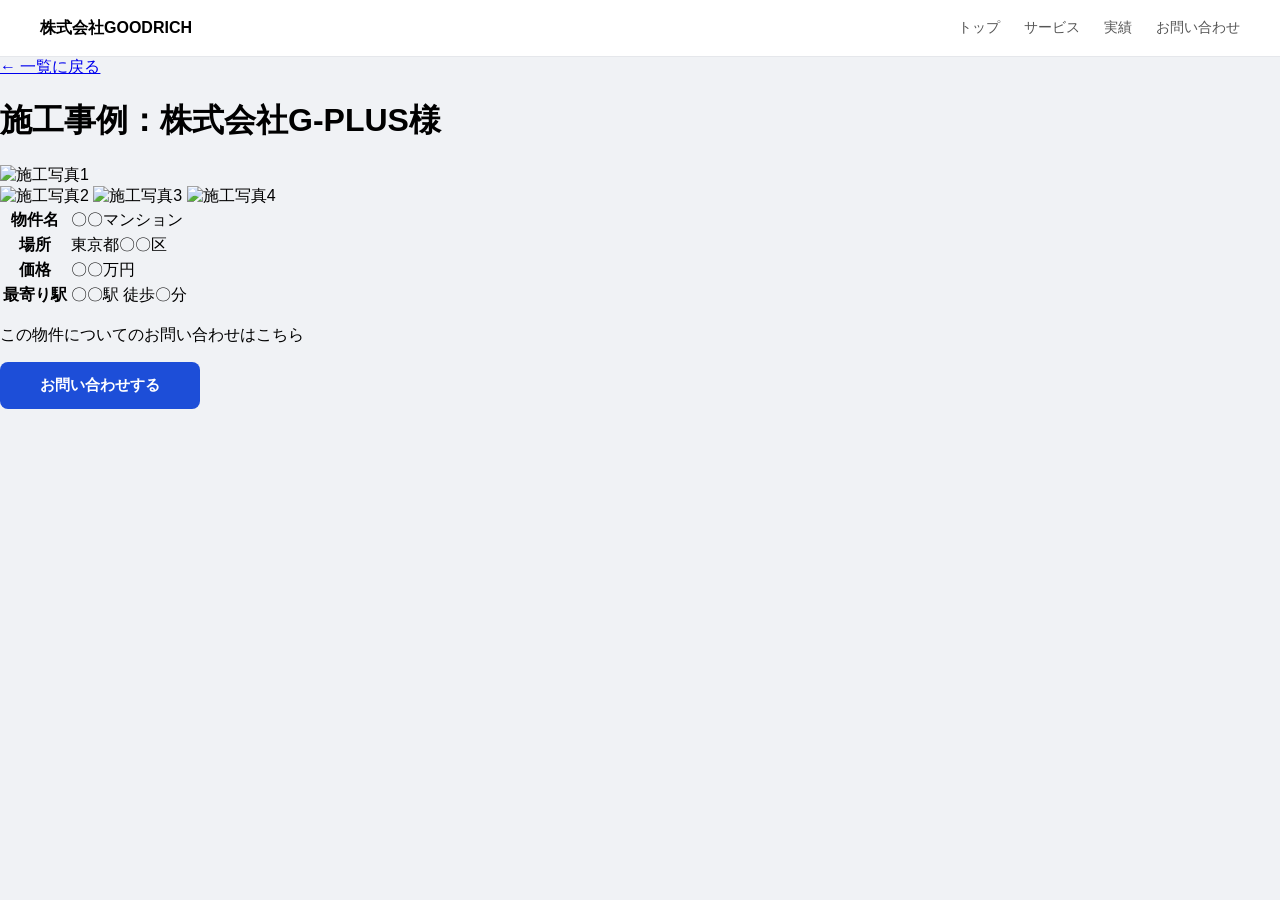
==== case-detail.html @ ba6f932b "Add files via upload" ====
<!DOCTYPE html>
<html lang="ja">
<head>
  <meta charset="UTF-8">
  <title>施工事例詳細</title>
  <link rel="stylesheet" href="style.css">
</head>
<body>

  <header class="header">
    <div class="header-logo">株式会社GOODRICH</div>
    <nav class="header-nav">
      <a href="index.html">トップ</a>
      <a href="#">サービス</a>
      <a href="case.html">実績</a>
      <a href="#">お問い合わせ</a>
    </nav>
  </header>

  <div class="detail-wrap">

    <a href="case.html" class="back-link">← 一覧に戻る</a>

    <h1 class="detail-title">施工事例：株式会社G-PLUS様</h1>

    <div class="detail-photos">
      <img src="images/koishikawa1.jpg" alt="施工写真1" class="photo-main">
      <div class="photo-sub-row">
        <img src="images/koishikawa2.jpg" alt="施工写真2" class="photo-sub">
        <img src="images/koishikawa3.png" alt="施工写真3" class="photo-sub">
        <img src="images/koishikawa4.jpg" alt="施工写真4" class="photo-sub">
      </div>
    </div>

    <div class="detail-info">
      <table class="info-table">
        <tr>
          <th>物件名</th>
          <td>〇〇マンション</td>
        </tr>
        <tr>
          <th>場所</th>
          <td>東京都〇〇区</td>
        </tr>
        <tr>
          <th>価格</th>
          <td>〇〇万円</td>
        </tr>
        <tr>
          <th>最寄り駅</th>
          <td>〇〇駅 徒歩〇分</td>
        </tr>
      </table>
    </div>

    <div class="detail-cta">
      <p>この物件についてのお問い合わせはこちら</p>
      <a href="#" class="hero-btn">お問い合わせする</a>
    </div>

  </div>

</body>
</html>
---- style.css ----
body {
      font-family: sans-serif;
      background: #f0f2f5;
      margin: 0;
      padding: 0;
    }

    .header {
      background: white;
      padding: 0 40px;
      height: 56px;
      display: flex;
      align-items: center;
      justify-content: space-between;
      border-bottom: 1px solid #e5e7eb;
    }

    .header-logo {
      font-size: 16px;
      font-weight: bold;
    }

    .header-nav {
      display: flex;
      gap: 24px;
    }

    .header-nav a {
      font-size: 14px;
      color: #555;
      text-decoration: none;
    }

    .cards-wrap {
      display: flex;
      gap: 20px;
      padding: 40px;
    }

    .case-card {
      background: white;
      border-radius: 12px;
      padding: 20px;
      width: 300px;
      box-shadow: 0 2px 8px rgba(0, 0, 0, 0.08);
    }

    .card-company {
      font-size: 12px;
      color: gray;
    }

    .card-title {
      font-size: 16px;
      font-weight: bold;
      margin: 8px 0;
    }

    .card-result {
      font-size: 13px;
      color: #555;
    }

    .tag {
      display: inline-block;
      background: #dbeafe;
      color: #1d4ed8;
      font-size: 11px;
      padding: 3px 10px;
      border-radius: 20px;
      margin-bottom: 8px;
    }

    .tag-green {
      background: #dcfce7;
      color: #15803d;
    }

    .num {
      color: #15803d;
      font-weight: bold;
    }

    .page-header {
  text-align: center;
  padding: 48px 40px 32px;
}

.page-header h1 {
  font-size: 24px;
  font-weight: bold;
  margin-bottom: 12px;
}

.page-header p {
  font-size: 14px;
  color: #555;
  line-height: 1.8;
}
.hero {
  text-align: center;
  padding: 80px 40px;
}

.hero h1 {
  font-size: 32px;
  font-weight: bold;
  margin-bottom: 16px;
  line-height: 1.5;
}

.hero p {
  font-size: 16px;
  color: #555;
  line-height: 1.8;
  margin-bottom: 32px;
}

.hero-btn {
  display: inline-block;
  background: #1d4ed8;
  color: white;
  padding: 14px 40px;
  border-radius: 8px;
  text-decoration: none;
  font-size: 15px;
  font-weight: bold;
}
.filter-row {
  display: flex;
  gap: 8px;
  padding: 0 40px;
  margin-bottom: 8px;
}

.filter-btn {
  font-size: 12px;
  padding: 6px 16px;
  border-radius: 20px;
  border: 0.5px solid #d1d5db;
  background: white;
  color: #555;
  cursor: pointer;
}

.filter-btn.active {
  background: #dbeafe;
  color: #1d4ed8;
  border-color: #93c5fd;
}
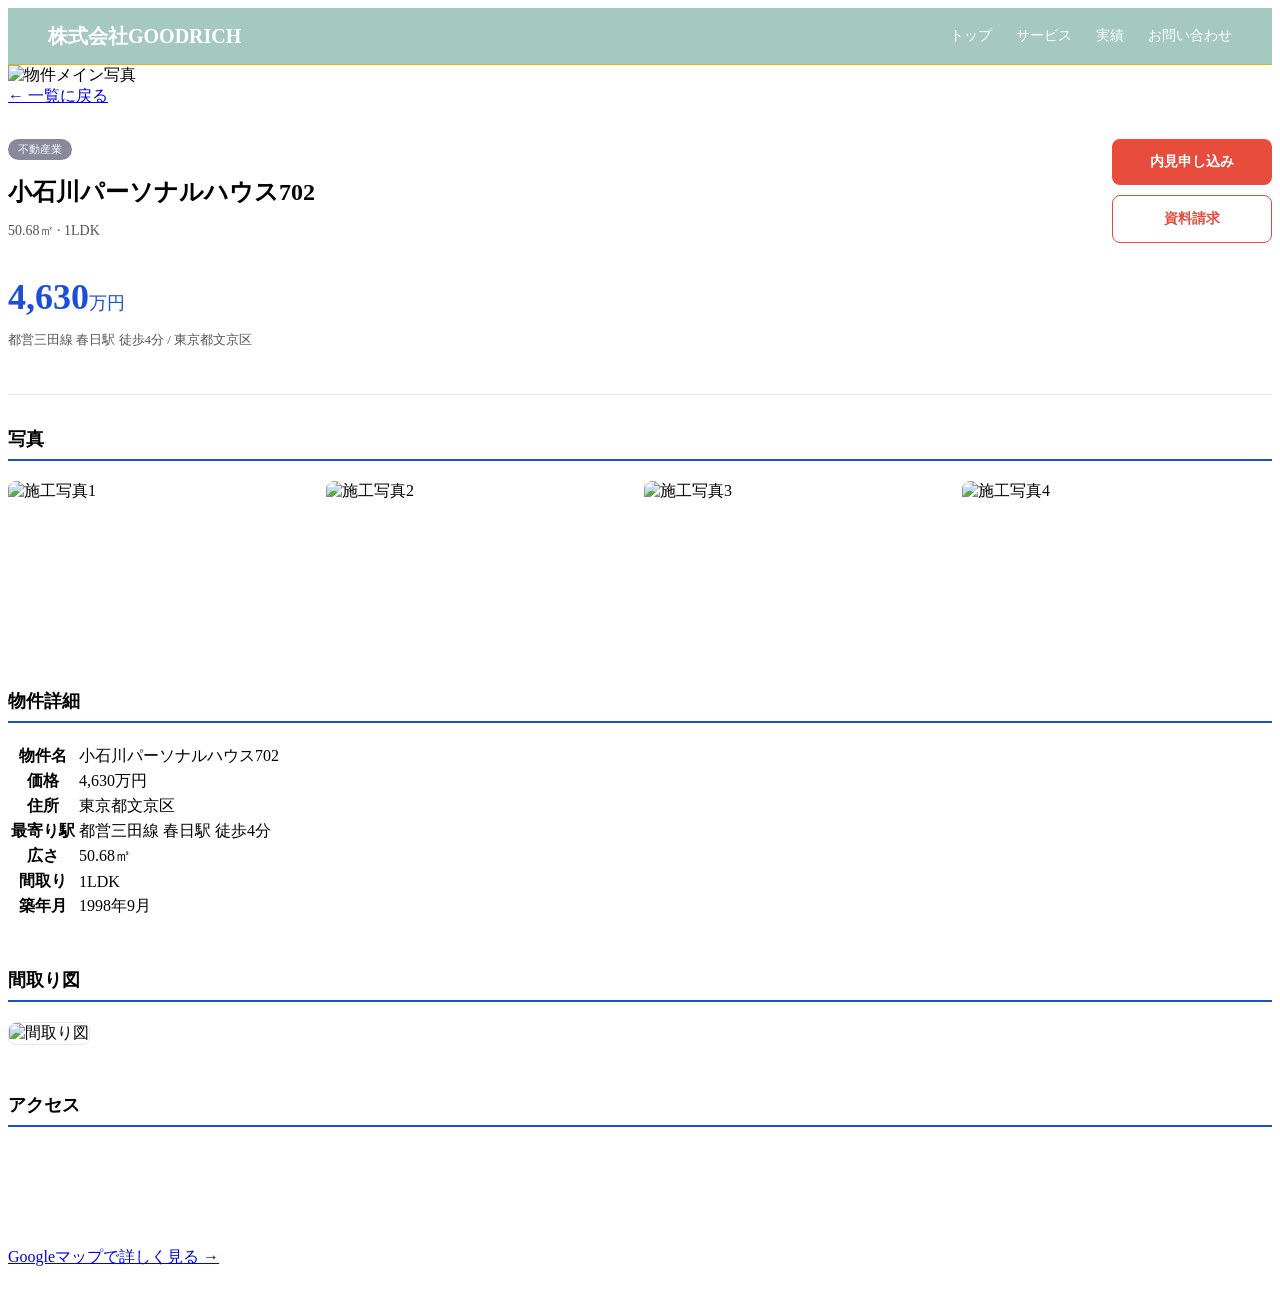
==== commit dfa211eb: "Add files via upload" ====
--- a/case-detail.html
+++ b/case-detail.html
@@ -2,13 +2,13 @@
 <html lang="ja">
 <head>
   <meta charset="UTF-8">
-  <title>施工事例詳細</title>
+  <title>小石川パーソナルハウス702 | 株式会社GOODRICH</title>
   <link rel="stylesheet" href="style.css">
 </head>
 <body>
 
   <header class="header">
-    <div class="header-logo">株式会社GOODRICH</div>
+    <a href="index.html" class="header-logo">株式会社GOODRICH</a>
     <nav class="header-nav">
       <a href="index.html">トップ</a>
       <a href="#">サービス</a>
@@ -17,48 +17,107 @@
     </nav>
   </header>
 
+  <div class="detail-hero">
+    <img src="images/koishikawa1.jpg" alt="物件メイン写真" class="detail-hero-img">
+  </div>
+
   <div class="detail-wrap">
 
     <a href="case.html" class="back-link">← 一覧に戻る</a>
 
-    <h1 class="detail-title">施工事例：株式会社G-PLUS様</h1>
-
-    <div class="detail-photos">
-      <img src="images/koishikawa1.jpg" alt="施工写真1" class="photo-main">
-      <div class="photo-sub-row">
-        <img src="images/koishikawa2.jpg" alt="施工写真2" class="photo-sub">
-        <img src="images/koishikawa3.png" alt="施工写真3" class="photo-sub">
-        <img src="images/koishikawa4.jpg" alt="施工写真4" class="photo-sub">
+    <div class="detail-top">
+      <div class="detail-top-left">
+        <span class="tag">不動産業</span>
+        <h1 class="detail-name">小石川パーソナルハウス702</h1>
+        <p class="detail-spec">50.68㎡ · 1LDK</p>
+        <p class="detail-price">4,630<span class="detail-price-unit">万円</span></p>
+        <p class="detail-access">都営三田線 春日駅 徒歩4分 / 東京都文京区</p>
+      </div>
+      <div class="detail-top-right">
+        <a href="#" class="detail-btn-primary">内見申し込み</a>
+        <a href="#" class="detail-btn-secondary">資料請求</a>
       </div>
     </div>
 
-    <div class="detail-info">
+    <div class="detail-section">
+  <h2 class="detail-section-title">写真</h2>
+  <div class="photos-grid">
+    <img src="images/koishikawa1.jpg" alt="施工写真1" onclick="openLightbox(0)" style="cursor:pointer;">
+    <img src="images/koishikawa2.jpg" alt="施工写真2" onclick="openLightbox(1)" style="cursor:pointer;">
+    <img src="images/koishikawa3.png" alt="施工写真3" onclick="openLightbox(2)" style="cursor:pointer;">
+    <img src="images/koishikawa4.jpg" alt="施工写真4" onclick="openLightbox(3)" style="cursor:pointer;">
+  </div>
+</div>
+
+    <div class="detail-section">
+      <h2 class="detail-section-title">物件詳細</h2>
       <table class="info-table">
-        <tr>
-          <th>物件名</th>
-          <td>〇〇マンション</td>
-        </tr>
-        <tr>
-          <th>場所</th>
-          <td>東京都〇〇区</td>
-        </tr>
-        <tr>
-          <th>価格</th>
-          <td>〇〇万円</td>
-        </tr>
-        <tr>
-          <th>最寄り駅</th>
-          <td>〇〇駅 徒歩〇分</td>
-        </tr>
+        <tr><th>物件名</th><td>小石川パーソナルハウス702</td></tr>
+        <tr><th>価格</th><td>4,630万円</td></tr>
+        <tr><th>住所</th><td>東京都文京区</td></tr>
+        <tr><th>最寄り駅</th><td>都営三田線 春日駅 徒歩4分</td></tr>
+        <tr><th>広さ</th><td>50.68㎡</td></tr>
+        <tr><th>間取り</th><td>1LDK</td></tr>
+        <tr><th>築年月</th><td>1998年9月</td></tr>
       </table>
     </div>
 
-    <div class="detail-cta">
-      <p>この物件についてのお問い合わせはこちら</p>
-      <a href="#" class="hero-btn">お問い合わせする</a>
+    <div class="detail-section">
+      <h2 class="detail-section-title">間取り図</h2>
+      <img src="images/koishikawa4.jpg" alt="間取り図" class="madori-img">
     </div>
+
+    <div class="detail-section">
+  <h2 class="detail-section-title">アクセス</h2>
+  <div class="map-wrap">
+    <iframe
+      src="https://www.google.com/maps/embed?pb=!1m18!1m12!1m3!1d3239.56898403316!2d139.751079!3d35.7122228!2m3!1f0!2f0!3f0!3m2!1i1024!2i768!4f13.1!3m3!1m2!1s0x60188c4a20371903%3A0xd6f021a4760f0a7b!2z44CSMTEyLTAwMDIg5p2x5Lqs6YO95paH5Lqs5Yy65bCP55-z5bed77yS5LiB55uu77yS77yV4oiS77yR77yW!5e0!3m2!1sja!2sjp!4v1776065734135!5m2!1sja!2sjp"
+      width="50%"
+      height="100"
+      style="border:0; border-radius:12px 12px 0 0; display:block;"
+      allowfullscreen=""
+      loading="lazy"
+      referrerpolicy="no-referrer-when-downgrade">
+    </iframe>
+    <a href="https://share.google/9rYr9WfHBeGqwCNPb" target="_blank" class="map-link-overlay">
+      Googleマップで詳しく見る →
+    </a>
+</div>
 
   </div>
 
+  <div id="lightbox" onclick="closeLightbox(event)" style="display:none; position:fixed; top:0; left:0; width:100%; height:100%; background:rgba(0,0,0,0.85); z-index:1000; align-items:center; justify-content:center;">
+    <button onclick="changePhoto(-1); event.stopPropagation();" style="position:absolute; left:20px; background:rgba(255,255,255,0.2); border:none; color:white; font-size:32px; padding:10px 18px; border-radius:8px; cursor:pointer;">&#8249;</button>
+    <img id="lightbox-img" src="" style="max-width:80%; max-height:80%; border-radius:8px;">
+    <button onclick="changePhoto(1); event.stopPropagation();" style="position:absolute; right:20px; background:rgba(255,255,255,0.2); border:none; color:white; font-size:32px; padding:10px 18px; border-radius:8px; cursor:pointer;">&#8250;</button>
+  </div>
+
+  <script>
+    const photos = [
+      'images/koishikawa1.jpg',
+      'images/koishikawa2.jpg',
+      'images/koishikawa3.png',
+      'images/koishikawa4.jpg'
+    ];
+    let currentIndex = 0;
+
+    function openLightbox(index) {
+      currentIndex = index;
+      document.getElementById('lightbox-img').src = photos[currentIndex];
+      document.getElementById('lightbox').style.display = 'flex';
+    }
+
+    function changePhoto(direction) {
+      currentIndex = (currentIndex + direction + photos.length) % photos.length;
+      document.getElementById('lightbox-img').src = photos[currentIndex];
+    }
+
+    function closeLightbox(event) {
+      if (event.target === document.getElementById('lightbox')) {
+        document.getElementById('lightbox').style.display = 'none';
+      }
+    }
+  </script>
+
 </body>
 </html>
--- a/style.css
+++ b/style.css
@@ -1,87 +1,248 @@
-    body {
-      font-family: sans-serif;
-      background: #f0f2f5;
-      margin: 0;
-      padding: 0;
-    }
-
-    .header {
-      background: white;
-      padding: 0 40px;
-      height: 56px;
-      display: flex;
-      align-items: center;
-      justify-content: space-between;
-      border-bottom: 1px solid #e5e7eb;
-    }
-
-    .header-logo {
-      font-size: 16px;
-      font-weight: bold;
-    }
-
-    .header-nav {
-      display: flex;
-      gap: 24px;
-    }
-
-    .header-nav a {
-      font-size: 14px;
-      color: #555;
-      text-decoration: none;
-    }
-
-    .cards-wrap {
-      display: flex;
-      gap: 20px;
-      padding: 40px;
-    }
-
-    .case-card {
-      background: white;
-      border-radius: 12px;
-      padding: 20px;
-      width: 300px;
-      box-shadow: 0 2px 8px rgba(0, 0, 0, 0.08);
-    }
-
-    .card-company {
-      font-size: 12px;
-      color: gray;
-    }
-
-    .card-title {
-      font-size: 16px;
-      font-weight: bold;
-      margin: 8px 0;
-    }
-
-    .card-result {
-      font-size: 13px;
-      color: #555;
-    }
-
-    .tag {
-      display: inline-block;
-      background: #dbeafe;
-      color: #1d4ed8;
-      font-size: 11px;
-      padding: 3px 10px;
-      border-radius: 20px;
-      margin-bottom: 8px;
-    }
-
-    .tag-green {
-      background: #dcfce7;
-      color: #15803d;
-    }
-
-    .num {
-      color: #15803d;
-      font-weight: bold;
-    }
-
-    .page-header {
+cssbody {
+  font-family: sans-serif;
+  background: #f0f2f5;
+  margin: 0;
+  padding: 0;
+}
+
+/* ヘッダー */
+.header {
+  background:#A5C9C1;
+  padding: 0 40px;
+  height: 56px;
+  display: flex;
+  align-items: center;
+  justify-content: space-between;
+  border-bottom: 1px solid #dab710;
+}
+
+.header-logo {
+  font-size: 20px;
+  color: white;
+  font-weight: bold;
+  text-decoration: none;
+}
+
+.header-nav {
+  display: flex;
+  gap: 24px;
+}
+
+.header-nav a {
+  font-size: 14px;
+  color: white;
+  text-decoration: none;
+}
+
+/* ヒーロー（写真背景） */
+.hero-photo {
+  background-image: url('images/topimage.jpg');
+  background-size: cover;
+  background-position: center;
+  height: 680px;
+  position: relative;
+}
+
+.hero-overlay {
+  position: absolute;
+  top: 0; left: 0;
+  width: 100%; height: 100%;
+  background: rgba(104, 103, 103, 0.525);
+  display: flex;
+  flex-direction: column;
+  align-items: center;
+  justify-content: center;
+  text-align: center;
+  padding: 0px;
+}
+
+.hero-photo-title {
+  font-size: 72px;
+  font-weight: 500;
+  color: white;
+  line-height: 1.6;
+  margin-bottom: 16px;
+  font-family: 'Noto Serif JP', serif;
+  text-shadow: 1px 1px 0 #b8960c1d, -1px 1px 0 #b8960c1d, 1px -1px 0 #b8960c1d, -1px -1px 0 #b8960c1d;
+}
+
+.hero-photo-sub {
+  font-size: 18px;
+  color: white;
+  line-height: 1.8;
+  font-family: 'Noto Sans JP';
+  margin-bottom: 32px;
+}
+
+.hero-photo-btn {
+  display: inline-block;
+  background: #C2A6C9;
+  color: white;
+  padding: 24px 40px;
+  border-radius: 8px;
+  text-decoration: none;
+  font-size: 14px;
+  font-family: 'Noto Sans JP';
+  font-weight: bold;
+}
+
+/* 強みセクション */
+.strengths {
+  padding: 64px 40px;
+  background: #E6F0ED;
+  border-bottom: 1px solid #dab710;
+  text-align: center;
+}
+
+.section-title {
+  font-size: 22px;
+  font-weight: bold;
+  text-align: center;
+  margin-bottom: 40px;
+}
+
+.strengths-grid {
+  display: flex;
+  gap: 24px;
+  max-width: 860px;
+  margin: 0 auto;
+}
+
+.strength-card {
+  flex: 1;
+  text-align: center;
+  padding: 24px;
+  border-radius: 12px;
+  background: #f0f2f5;
+}
+
+.strength-icon {
+  font-size: 28px;
+  font-weight: bold;
+  color: #869C8D;
+  margin-bottom: 12px;
+}
+
+.strength-title {
+  font-size: 16px;
+  font-weight: bold;
+  margin-bottom: 8px;
+}
+
+.strength-text {
+  font-size: 13px;
+  color: #555;
+  line-height: 1.7;
+}
+
+/* 施工事例（トップ） */
+.top-cases {
+  padding: 64px 40px;
+  background: #E6F0ED;
+;
+}
+
+.top-cases-grid {
+  max-width: 860px;
+  margin: 0 auto 24px;
+}
+
+.top-case-card {
+  display: block;
+  text-decoration: none;
+  color: inherit;
+  background: white;
+  border-radius: 12px;
+  overflow: hidden;
+  max-width: 320px;
+}
+
+.top-case-card img {
+  width: 100%;
+  height: 200px;
+  object-fit: cover;
+  display: block;
+}
+
+.top-case-info {
+  padding: 14px 16px;
+}
+
+.top-case-title {
+  font-size: 15px;
+  font-weight: bold;
+  margin-top: 8px;
+}
+
+.top-cases-btn-wrap {
+  text-align: center;
+}
+
+.cases-more-btn {
+  display: inline-block;
+  font-size: 14px;
+  font-weight: bold;
+  color: #869C8D;
+  text-decoration: none;
+  border: 1px solid #dab710;
+  padding: 10px 28px;
+  border-radius: 8px;
+}
+
+/* CTAセクション（トップ） */
+.top-cta {
+  padding: 80px 40px;
+  text-align: center;
+  background: #A5C9C1;
+}
+
+.top-cta-title {
+  font-size: 22px;
+  font-weight: bold;
+  color: white;
+  margin-bottom: 12px;
+}
+
+.top-cta-sub {
+  font-size: 14px;
+  color: rgba(255, 255, 255, 0.85);
+  margin-bottom: 32px;
+  line-height: 1.7;
+}
+
+/* ヒーロー（シンプル版） */
+.hero {
+  text-align: center;
+  padding: 80px 40px;
+}
+
+.hero h1 {
+  font-size: 32px;
+  font-weight: bold;
+  margin-bottom: 16px;
+  line-height: 1.5;
+}
+
+.hero p {
+  font-size: 16px;
+  color: #86959C;
+  line-height: 1.8;
+  margin-bottom: 32px;
+}
+
+.hero-btn {
+  display: inline-block;
+  background: #5A9689;
+  color: white;
+  padding: 14px 40px;
+  border-radius: 8px;
+  text-decoration: none;
+  font-size: 15px;
+  font-weight: bold;
+}
+
+/* ページヘッダー */
+.page-header {
   text-align: center;
   padding: 48px 40px 32px;
 }
@@ -97,35 +258,8 @@
   color: #555;
   line-height: 1.8;
 }
-.hero {
-  text-align: center;
-  padding: 80px 40px;
-}
-
-.hero h1 {
-  font-size: 32px;
-  font-weight: bold;
-  margin-bottom: 16px;
-  line-height: 1.5;
-}
-
-.hero p {
-  font-size: 16px;
-  color: #555;
-  line-height: 1.8;
-  margin-bottom: 32px;
-}
-
-.hero-btn {
-  display: inline-block;
-  background: #1d4ed8;
-  color: white;
-  padding: 14px 40px;
-  border-radius: 8px;
-  text-decoration: none;
-  font-size: 15px;
-  font-weight: bold;
-}
+
+/* フィルター */
 .filter-row {
   display: flex;
   gap: 8px;
@@ -144,7 +278,220 @@
 }
 
 .filter-btn.active {
-  background: #dbeafe;
+  background: #AEB3A2;
+  color: #000000e6;
+  border-color: #869C8D;
+}
+
+/* カード一覧 */
+.cards-wrap {
+  display: flex;
+  gap: 20px;
+  padding: 40px;
+}
+
+.case-card {
+  background: white;
+  border-radius: 12px;
+  padding: 20px;
+  width: 300px;
+  box-shadow: 0 2px 8px rgba(0, 0, 0, 0.08);
+}
+
+.case-card img {
+  width: calc(100% + 40px);
+  height: 100px;
+  object-fit: cover;
+  border-radius: 8px 8px 0 0;
+  margin: -20px -20px 12px -20px;
+  display: block;
+}
+
+.card-company {
+  font-size: 12px;
+  color: gray;
+}
+
+.card-title {
+  font-size: 16px;
+  font-weight: bold;
+  margin: 8px 0;
+}
+
+.card-result {
+  font-size: 13px;
+  color: #555;
+}
+
+.tag {
+  display: inline-block;
+  background: #868A9C;
+  color: white;
+  font-size: 11px;
+  padding: 3px 10px;
+  border-radius: 20px;
+  margin-bottom: 8px;
+}
+
+.tag-green {
+  background: #AEB3A2;
+  color: #f9fdfb;
+}
+
+.num {
+  color: #495A4F;
+  font-weight: bold;
+}
+
+.card-link-wrap {
+  text-decoration: none;
+  color: inherit;
+}
+
+.card-link-wrap:hover .case-card {
+  border: 1px solid #93c5fd;
+}
+
+css/* 物件詳細ヒーロー */
+.detail-hero {
+  width: 50%;
+  height: 20px;
+  overflow: hidden;
+}
+
+.detail-hero-img {
+  width: 50%;
+  height: 50%;
+  object-fit: cover;
+  display: block;
+}
+
+.detail-top {
+  display: flex;
+  justify-content: space-between;
+  align-items: flex-start;
+  gap: 24px;
+  padding: 32px 0;
+  border-bottom: 0.5px solid #e5e7eb;
+  margin-bottom: 32px;
+}
+
+.detail-top-left {
+  flex: 1;
+}
+
+.detail-name {
+  font-size: 24px;
+  font-weight: bold;
+  margin: 8px 0 6px;
+}
+
+.detail-spec {
+  font-size: 14px;
+  color: #555;
+  margin-bottom: 8px;
+}
+
+.detail-price {
+  font-size: 36px;
+  font-weight: bold;
   color: #1d4ed8;
-  border-color: #93c5fd;
+  margin-bottom: 8px;
+}
+
+.detail-price-unit {
+  font-size: 18px;
+  font-weight: normal;
+}
+
+.detail-access {
+  font-size: 13px;
+  color: #555;
+}
+
+.detail-top-right {
+  display: flex;
+  flex-direction: column;
+  gap: 10px;
+  min-width: 160px;
+}
+
+.detail-btn-primary {
+  display: block;
+  text-align: center;
+  background: #e74c3c;
+  color: white;
+  padding: 14px 20px;
+  border-radius: 8px;
+  text-decoration: none;
+  font-size: 14px;
+  font-weight: bold;
+}
+
+.detail-btn-secondary {
+  display: block;
+  text-align: center;
+  background: white;
+  color: #e74c3c;
+  padding: 14px 20px;
+  border-radius: 8px;
+  text-decoration: none;
+  font-size: 14px;
+  font-weight: bold;
+  border: 1.5px solid #e74c3c;
+}
+
+.detail-section {
+  margin-bottom: 48px;
+}
+
+.detail-section-title {
+  font-size: 18px;
+  font-weight: bold;
+  margin-bottom: 20px;
+  padding-bottom: 8px;
+  border-bottom: 2px solid #1d4ed8;
+}
+
+.madori-img {
+  max-width: 200px;
+  width: 400%;
+  border-radius: 8px;
+  border: 0.5px solid #e5e7eb;
+}
+
+.map-link {
+  text-decoration: none;
+}
+
+.map-placeholder {
+  background: #f0f2f5;
+  border-radius: 12px;
+  padding: 40px;
+  text-align: center;
+  font-size: 15px;
+  color: #1d4ed8;
+  font-weight: bold;
+  border: 0.5px solid #e5e7eb;
+}
+
+.map-placeholder:hover {
+  background: #e6f1fb;
+}
+.photos-grid {
+  display: grid;
+  grid-template-columns: repeat(4, minmax(0, 1fr));
+  gap: 8px;
+}
+
+.photos-grid img {
+  width: 100%;
+  height: 160px;
+  object-fit: cover;
+  border-radius: 8px;
+}
+
+.photos-grid img:hover {
+  opacity: 0.85;
+  cursor: pointer;
 }
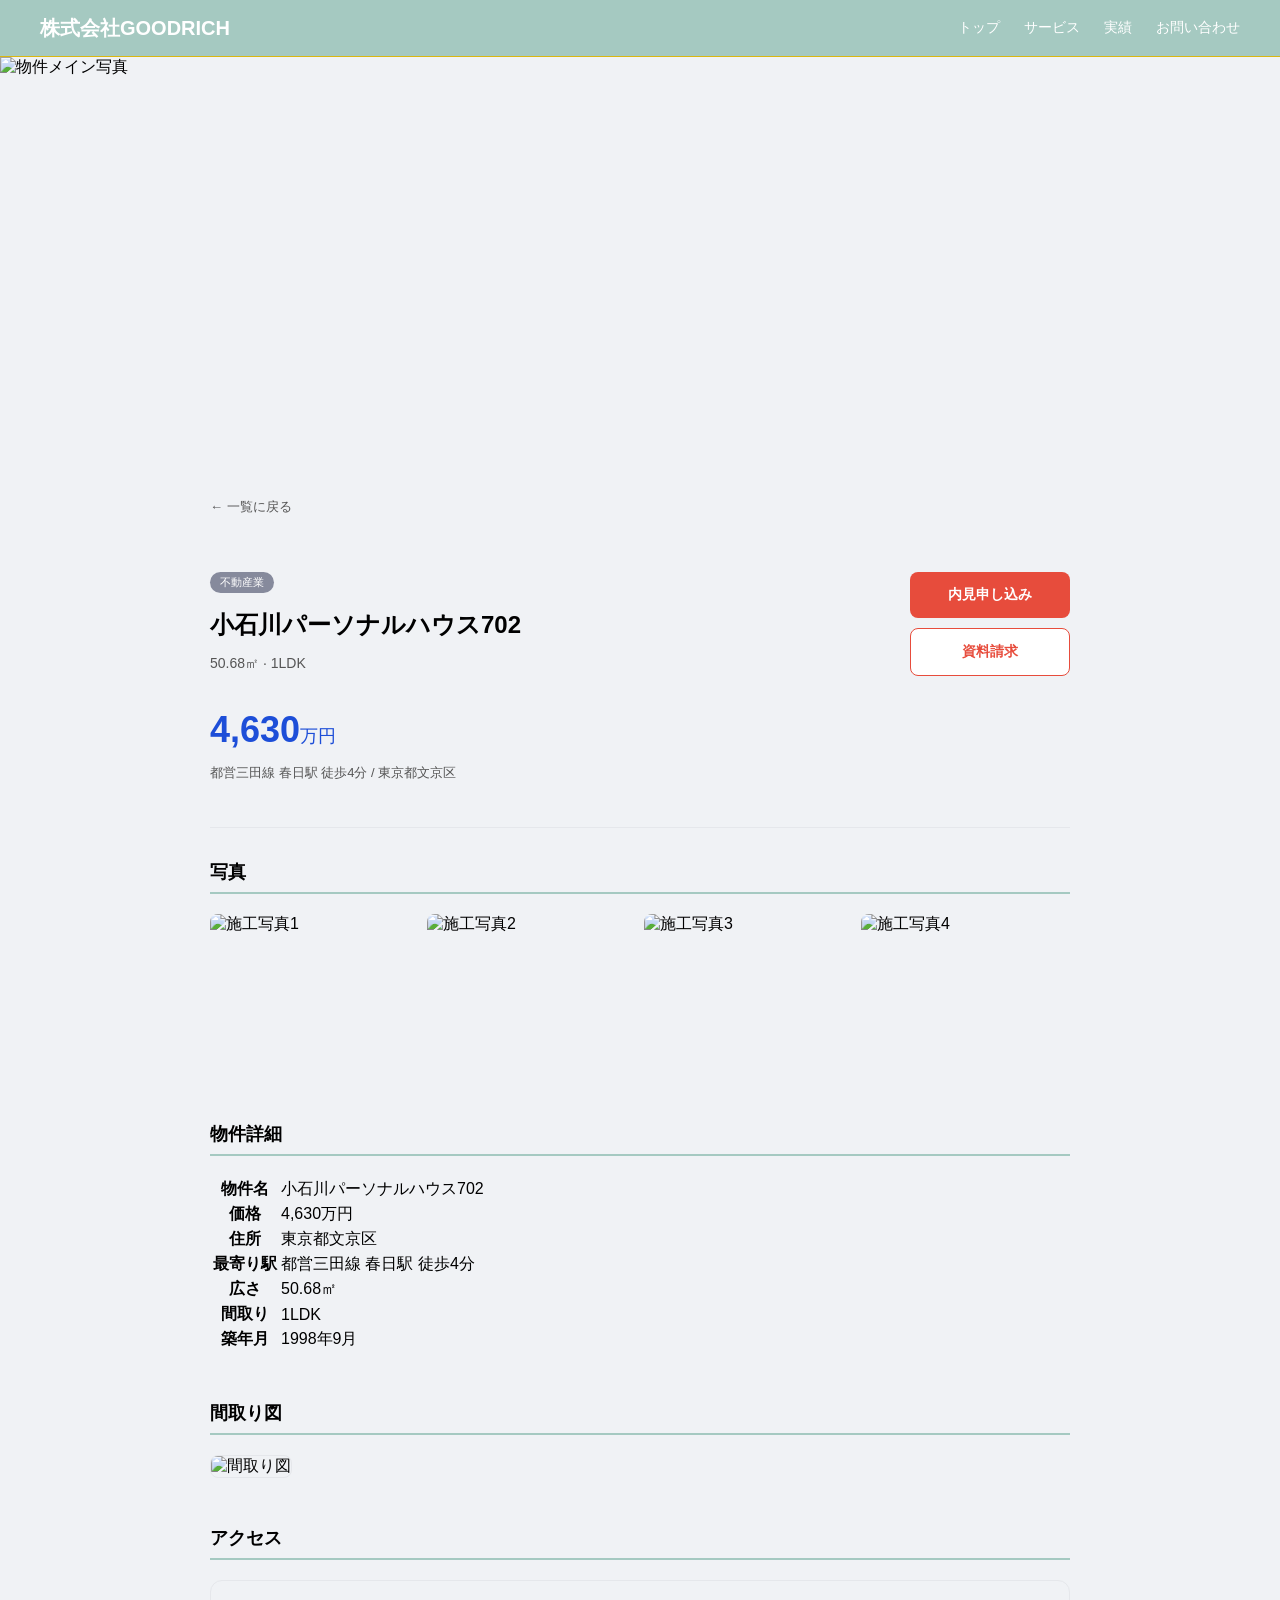
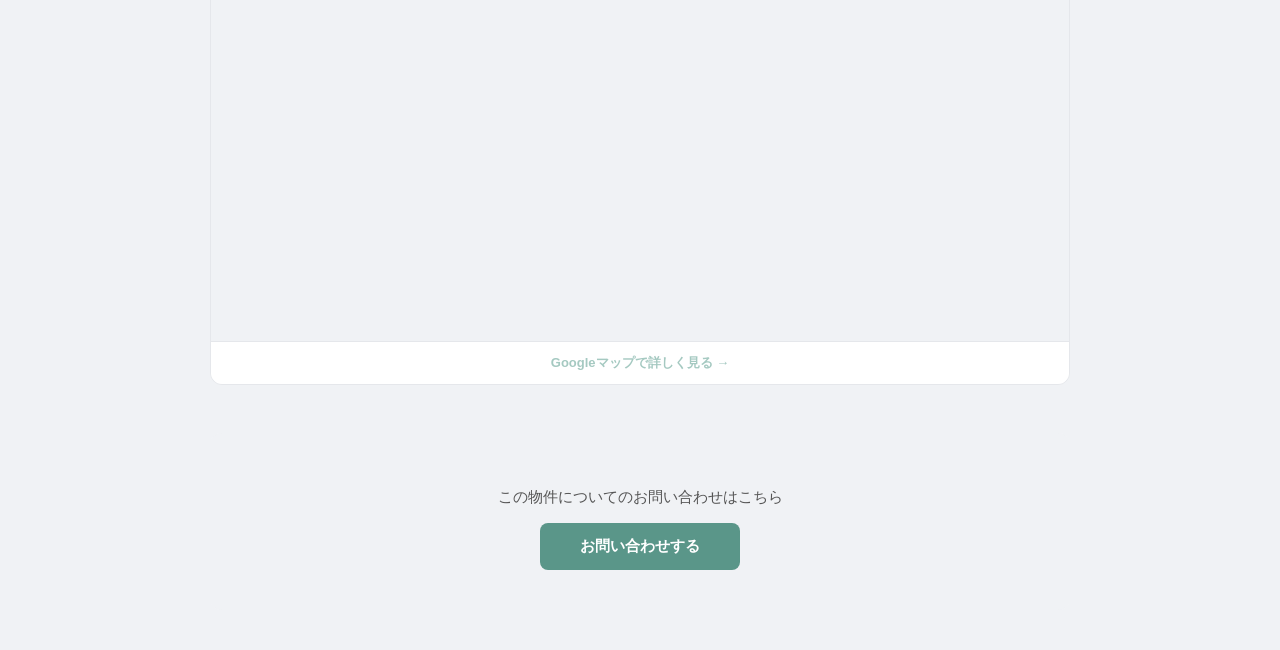
==== commit 02ff329f: "Add files via upload" ====
--- a/case-detail.html
+++ b/case-detail.html
@@ -18,7 +18,7 @@
   </header>
 
   <div class="detail-hero">
-    <img src="images/koishikawa1.jpg" alt="物件メイン写真" class="detail-hero-img">
+    <img src="koishikawa1.jpg" alt="物件メイン写真" class="detail-hero-img">
   </div>
 
   <div class="detail-wrap">
@@ -40,14 +40,14 @@
     </div>
 
     <div class="detail-section">
-  <h2 class="detail-section-title">写真</h2>
-  <div class="photos-grid">
-    <img src="images/koishikawa1.jpg" alt="施工写真1" onclick="openLightbox(0)" style="cursor:pointer;">
-    <img src="images/koishikawa2.jpg" alt="施工写真2" onclick="openLightbox(1)" style="cursor:pointer;">
-    <img src="images/koishikawa3.png" alt="施工写真3" onclick="openLightbox(2)" style="cursor:pointer;">
-    <img src="images/koishikawa4.jpg" alt="施工写真4" onclick="openLightbox(3)" style="cursor:pointer;">
-  </div>
-</div>
+      <h2 class="detail-section-title">写真</h2>
+      <div class="photos-grid">
+        <img src="koishikawa1.jpg" alt="施工写真1" onclick="openLightbox(0)" style="cursor:pointer;">
+        <img src="koishikawa2.jpg" alt="施工写真2" onclick="openLightbox(1)" style="cursor:pointer;">
+        <img src="koishikawa3.png" alt="施工写真3" onclick="openLightbox(2)" style="cursor:pointer;">
+        <img src="koishikawa4.jpg" alt="施工写真4" onclick="openLightbox(3)" style="cursor:pointer;">
+      </div>
+    </div>
 
     <div class="detail-section">
       <h2 class="detail-section-title">物件詳細</h2>
@@ -64,25 +64,31 @@
 
     <div class="detail-section">
       <h2 class="detail-section-title">間取り図</h2>
-      <img src="images/koishikawa4.jpg" alt="間取り図" class="madori-img">
+      <img src="koishikawa4.jpg" alt="間取り図" class="madori-img">
     </div>
 
     <div class="detail-section">
-  <h2 class="detail-section-title">アクセス</h2>
-  <div class="map-wrap">
-    <iframe
-      src="https://www.google.com/maps/embed?pb=!1m18!1m12!1m3!1d3239.56898403316!2d139.751079!3d35.7122228!2m3!1f0!2f0!3f0!3m2!1i1024!2i768!4f13.1!3m3!1m2!1s0x60188c4a20371903%3A0xd6f021a4760f0a7b!2z44CSMTEyLTAwMDIg5p2x5Lqs6YO95paH5Lqs5Yy65bCP55-z5bed77yS5LiB55uu77yS77yV4oiS77yR77yW!5e0!3m2!1sja!2sjp!4v1776065734135!5m2!1sja!2sjp"
-      width="50%"
-      height="100"
-      style="border:0; border-radius:12px 12px 0 0; display:block;"
-      allowfullscreen=""
-      loading="lazy"
-      referrerpolicy="no-referrer-when-downgrade">
-    </iframe>
-    <a href="https://share.google/9rYr9WfHBeGqwCNPb" target="_blank" class="map-link-overlay">
-      Googleマップで詳しく見る →
-    </a>
-</div>
+      <h2 class="detail-section-title">アクセス</h2>
+      <div class="map-wrap">
+        <iframe
+          src="https://www.google.com/maps/embed?pb=!1m18!1m12!1m3!1d3239.56898403316!2d139.751079!3d35.7122228!2m3!1f0!2f0!3f0!3m2!1i1024!2i768!4f13.1!3m3!1m2!1s0x60188c4a20371903%3A0xd6f021a4760f0a7b!2z44CSMTEyLTAwMDIg5p2x5Lqs6YO95paH5Lqs5Yy65bCP55-z5bed77yS5LiB55uu77yS77yV4oiS77yR77yW!5e0!3m2!1sja!2sjp!4v1776065734135!5m2!1sja!2sjp"
+          width="100%"
+          height="360"
+          style="border:0; display:block;"
+          allowfullscreen=""
+          loading="lazy"
+          referrerpolicy="no-referrer-when-downgrade">
+        </iframe>
+        <a href="https://share.google/9rYr9WfHBeGqwCNPb" target="_blank" class="map-link-overlay">
+          Googleマップで詳しく見る →
+        </a>
+      </div>
+    </div>
+
+    <div class="detail-cta">
+      <p>この物件についてのお問い合わせはこちら</p>
+      <a href="#" class="hero-btn">お問い合わせする</a>
+    </div>
 
   </div>
 
@@ -94,10 +100,10 @@
 
   <script>
     const photos = [
-      'images/koishikawa1.jpg',
-      'images/koishikawa2.jpg',
-      'images/koishikawa3.png',
-      'images/koishikawa4.jpg'
+      'koishikawa1.jpg',
+      'koishikawa2.jpg',
+      'koishikawa3.png',
+      'koishikawa4.jpg'
     ];
     let currentIndex = 0;
 
--- a/style.css
+++ b/style.css
@@ -1,4 +1,4 @@
-cssbody {
+body {
   font-family: sans-serif;
   background: #f0f2f5;
   margin: 0;
@@ -7,7 +7,7 @@
 
 /* ヘッダー */
 .header {
-  background:#A5C9C1;
+  background: #A5C9C1;
   padding: 0 40px;
   height: 56px;
   display: flex;
@@ -36,7 +36,7 @@
 
 /* ヒーロー（写真背景） */
 .hero-photo {
-  background-image: url('images/topimage.jpg');
+  background-image: url('topimage.JPG');
   background-size: cover;
   background-position: center;
   height: 680px;
@@ -139,7 +139,6 @@
 .top-cases {
   padding: 64px 40px;
   background: #E6F0ED;
-;
 }
 
 .top-cases-grid {
@@ -300,7 +299,7 @@
 
 .case-card img {
   width: calc(100% + 40px);
-  height: 100px;
+  height: 160px;
   object-fit: cover;
   border-radius: 8px 8px 0 0;
   margin: -20px -20px 12px -20px;
@@ -352,17 +351,32 @@
   border: 1px solid #93c5fd;
 }
 
-css/* 物件詳細ヒーロー */
+/* 物件詳細ページ */
+.detail-wrap {
+  max-width: 860px;
+  margin: 0 auto;
+  padding: 40px 20px;
+}
+
+.back-link {
+  display: inline-block;
+  font-size: 13px;
+  color: #555;
+  text-decoration: none;
+  margin-bottom: 24px;
+}
+
 .detail-hero {
-  width: 50%;
-  height: 20px;
+  width: 100%;
+  height: 400px;
   overflow: hidden;
 }
 
 .detail-hero-img {
-  width: 50%;
-  height: 50%;
+  width: 100%;
+  height: 100%;
   object-fit: cover;
+  object-position: center;
   display: block;
 }
 
@@ -450,34 +464,49 @@
   font-weight: bold;
   margin-bottom: 20px;
   padding-bottom: 8px;
-  border-bottom: 2px solid #1d4ed8;
+  border-bottom: 2px solid #A5C9C1;
 }
 
 .madori-img {
-  max-width: 200px;
-  width: 400%;
+  max-width: 300px;
+  width: 100%;
   border-radius: 8px;
   border: 0.5px solid #e5e7eb;
 }
 
-.map-link {
-  text-decoration: none;
-}
-
-.map-placeholder {
+.map-wrap {
+  display: block;
+  border-radius: 12px;
+  overflow: hidden;
+  border: 0.5px solid #e5e7eb;
+}
+
+.map-link-overlay {
+  text-align: center;
+  padding: 12px;
+  background: white;
+  font-size: 13px;
+  color: #A5C9C1;
+  font-weight: bold;
+  border-top: 0.5px solid #e5e7eb;
+  text-decoration: none;
+  display: block;
+}
+
+.detail-cta {
+  text-align: center;
+  padding: 40px;
   background: #f0f2f5;
   border-radius: 12px;
-  padding: 40px;
-  text-align: center;
+}
+
+.detail-cta p {
   font-size: 15px;
-  color: #1d4ed8;
-  font-weight: bold;
-  border: 0.5px solid #e5e7eb;
-}
-
-.map-placeholder:hover {
-  background: #e6f1fb;
-}
+  color: #555;
+  margin-bottom: 16px;
+}
+
+/* 写真グリッド */
 .photos-grid {
   display: grid;
   grid-template-columns: repeat(4, minmax(0, 1fr));
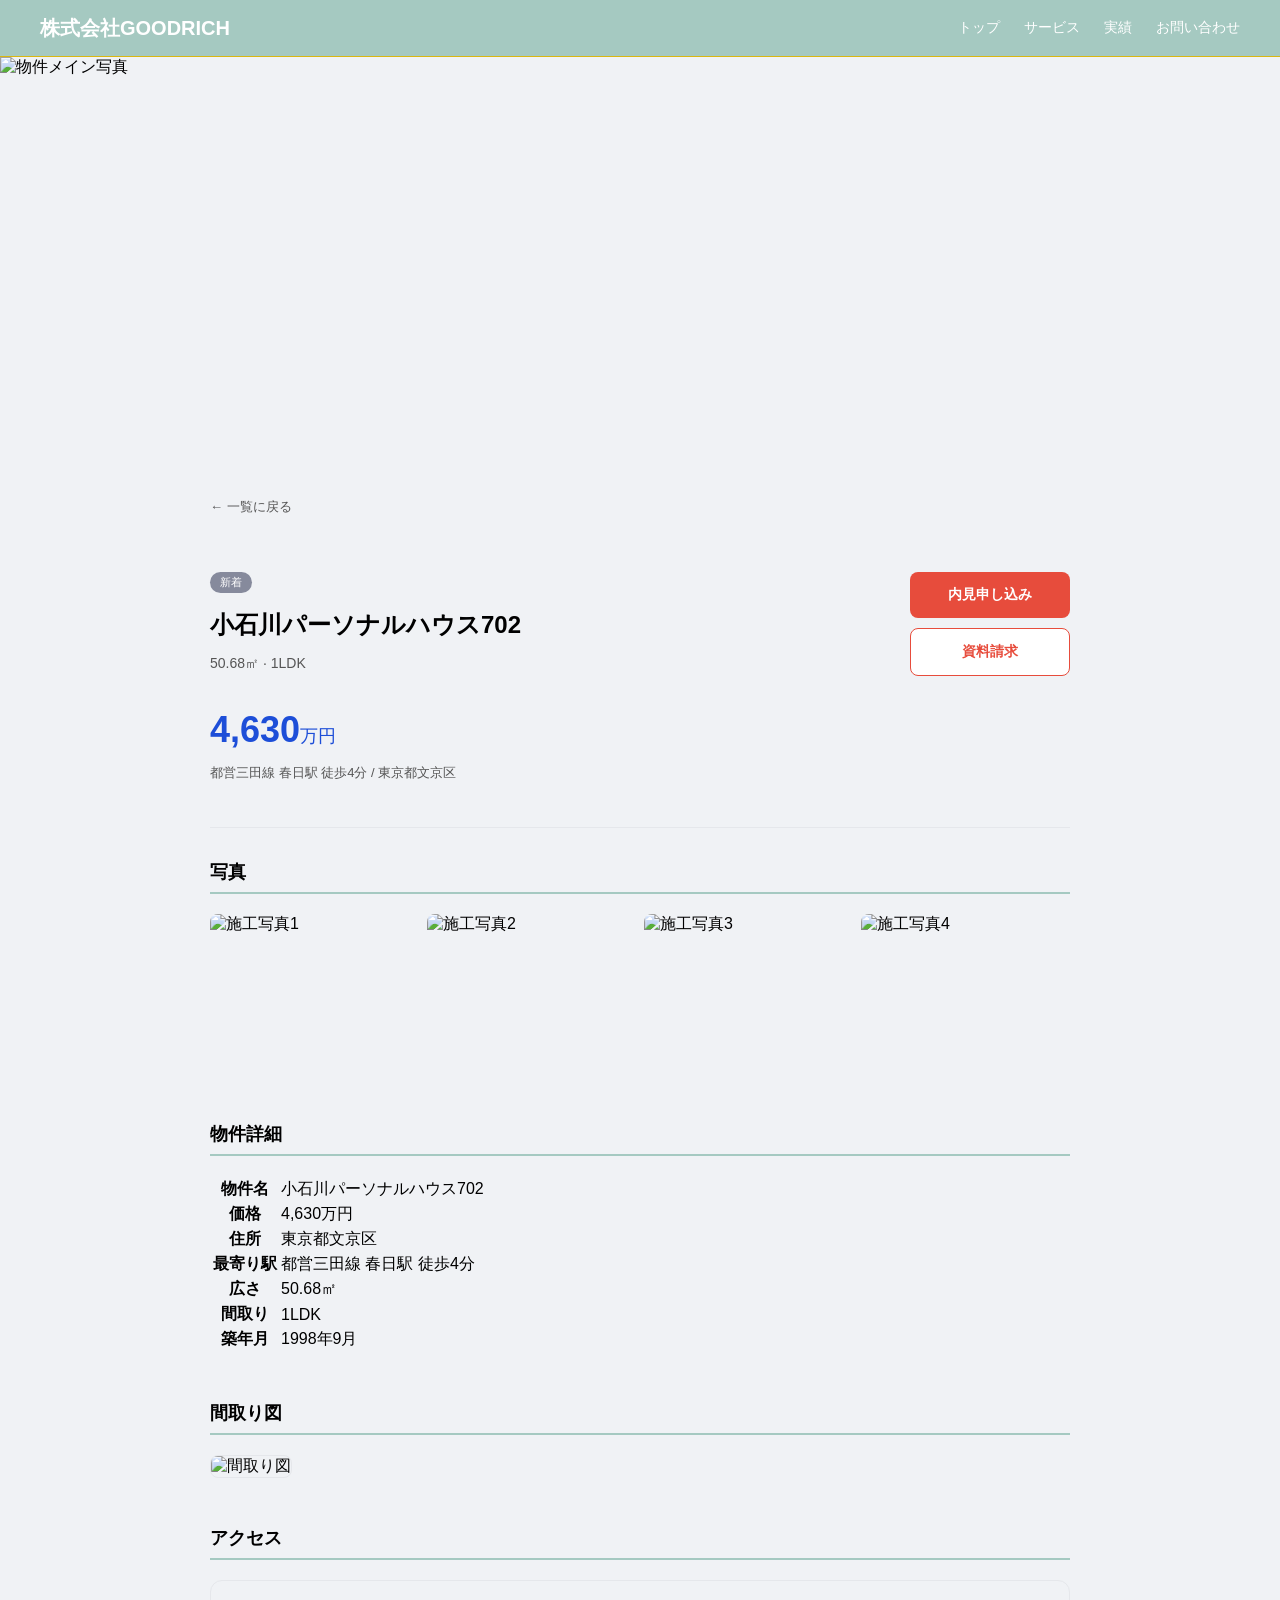
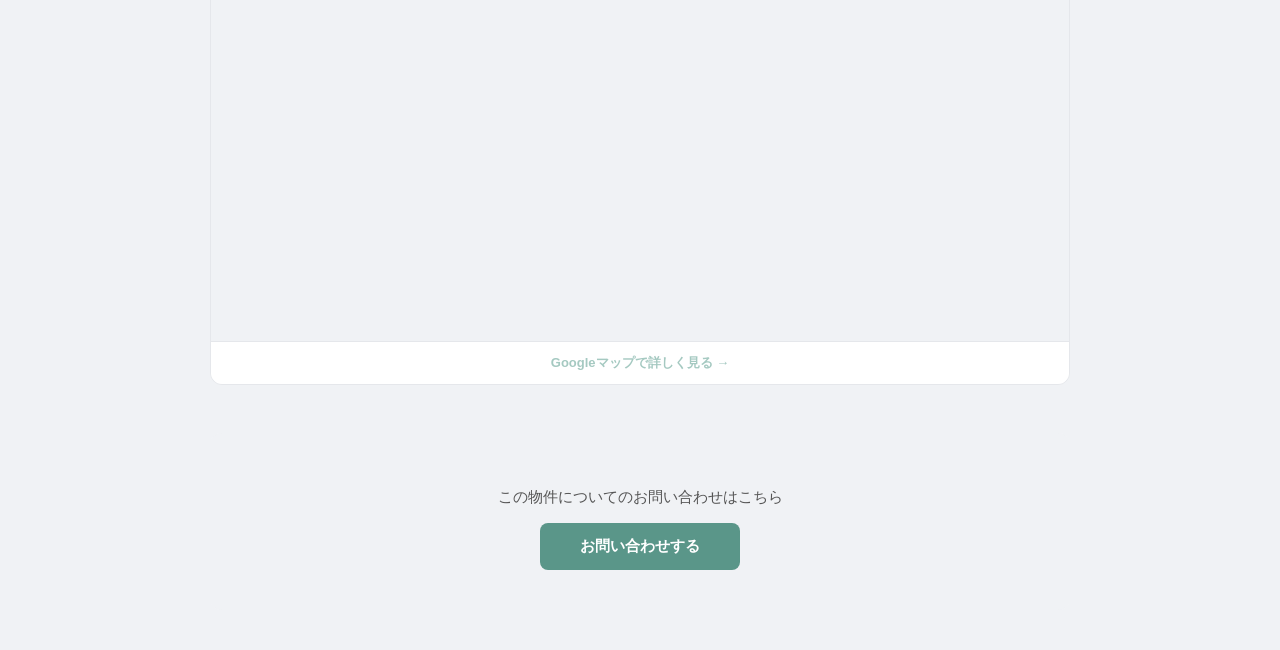
==== commit 7c83a7fb: "Add files via upload" ====
--- a/case-detail.html
+++ b/case-detail.html
@@ -18,7 +18,7 @@
   </header>
 
   <div class="detail-hero">
-    <img src="koishikawa1.jpg" alt="物件メイン写真" class="detail-hero-img">
+    <img src="images/koishikawa1.jpg" alt="物件メイン写真" class="detail-hero-img">
   </div>
 
   <div class="detail-wrap">
@@ -27,7 +27,7 @@
 
     <div class="detail-top">
       <div class="detail-top-left">
-        <span class="tag">不動産業</span>
+        <span class="tag">新着</span>
         <h1 class="detail-name">小石川パーソナルハウス702</h1>
         <p class="detail-spec">50.68㎡ · 1LDK</p>
         <p class="detail-price">4,630<span class="detail-price-unit">万円</span></p>
@@ -42,10 +42,10 @@
     <div class="detail-section">
       <h2 class="detail-section-title">写真</h2>
       <div class="photos-grid">
-        <img src="koishikawa1.jpg" alt="施工写真1" onclick="openLightbox(0)" style="cursor:pointer;">
-        <img src="koishikawa2.jpg" alt="施工写真2" onclick="openLightbox(1)" style="cursor:pointer;">
-        <img src="koishikawa3.png" alt="施工写真3" onclick="openLightbox(2)" style="cursor:pointer;">
-        <img src="koishikawa4.jpg" alt="施工写真4" onclick="openLightbox(3)" style="cursor:pointer;">
+        <img src="images/koishikawa1.jpg" alt="施工写真1" onclick="openLightbox(0)" style="cursor:pointer;">
+        <img src="images/koishikawa2.jpg" alt="施工写真2" onclick="openLightbox(1)" style="cursor:pointer;">
+        <img src="images/koishikawa3.png" alt="施工写真3" onclick="openLightbox(2)" style="cursor:pointer;">
+        <img src="images/koishikawa4.jpg" alt="施工写真4" onclick="openLightbox(3)" style="cursor:pointer;">
       </div>
     </div>
 
@@ -64,7 +64,7 @@
 
     <div class="detail-section">
       <h2 class="detail-section-title">間取り図</h2>
-      <img src="koishikawa4.jpg" alt="間取り図" class="madori-img">
+      <img src="images/koishikawa4.jpg" alt="間取り図" class="madori-img">
     </div>
 
     <div class="detail-section">
--- a/style.css
+++ b/style.css
@@ -36,7 +36,7 @@
 
 /* ヒーロー（写真背景） */
 .hero-photo {
-  background-image: url('topimage.JPG');
+  background-image: url('images/topimage.JPG');
   background-size: cover;
   background-position: center;
   height: 680px;
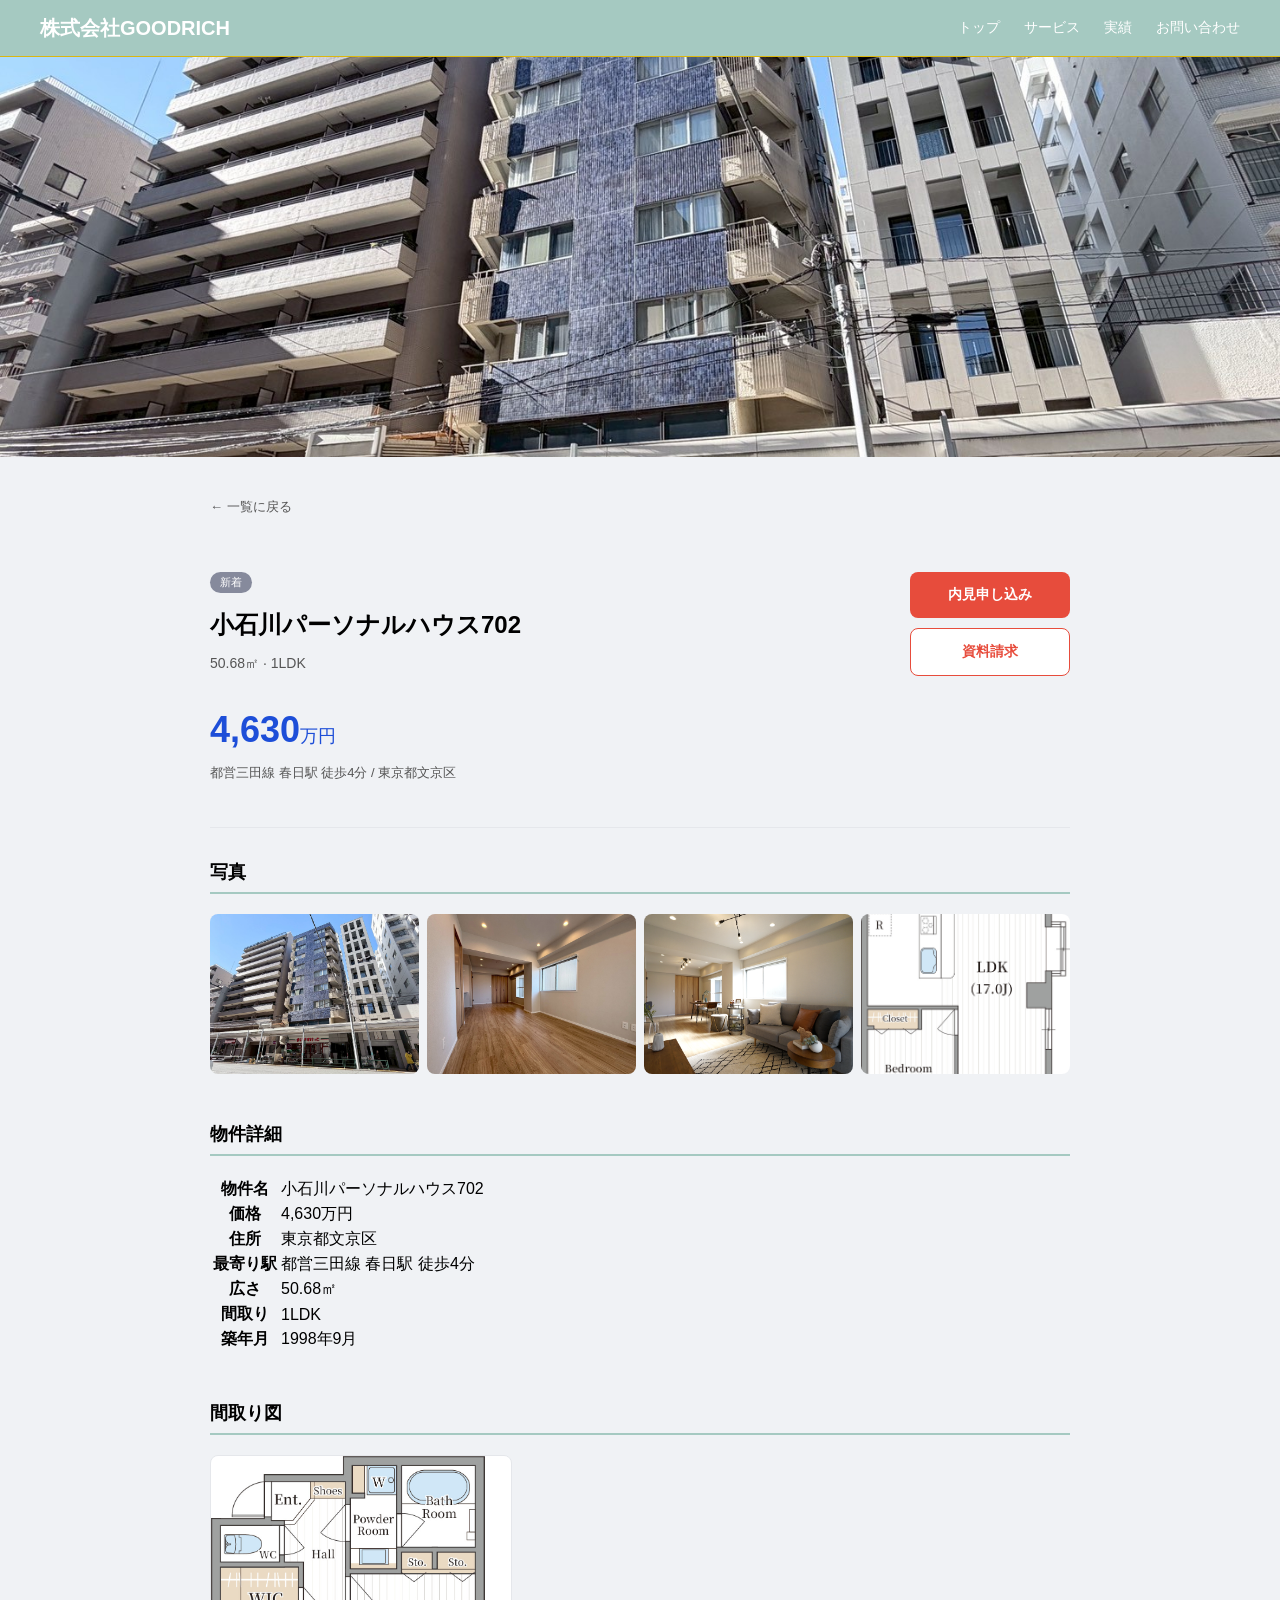
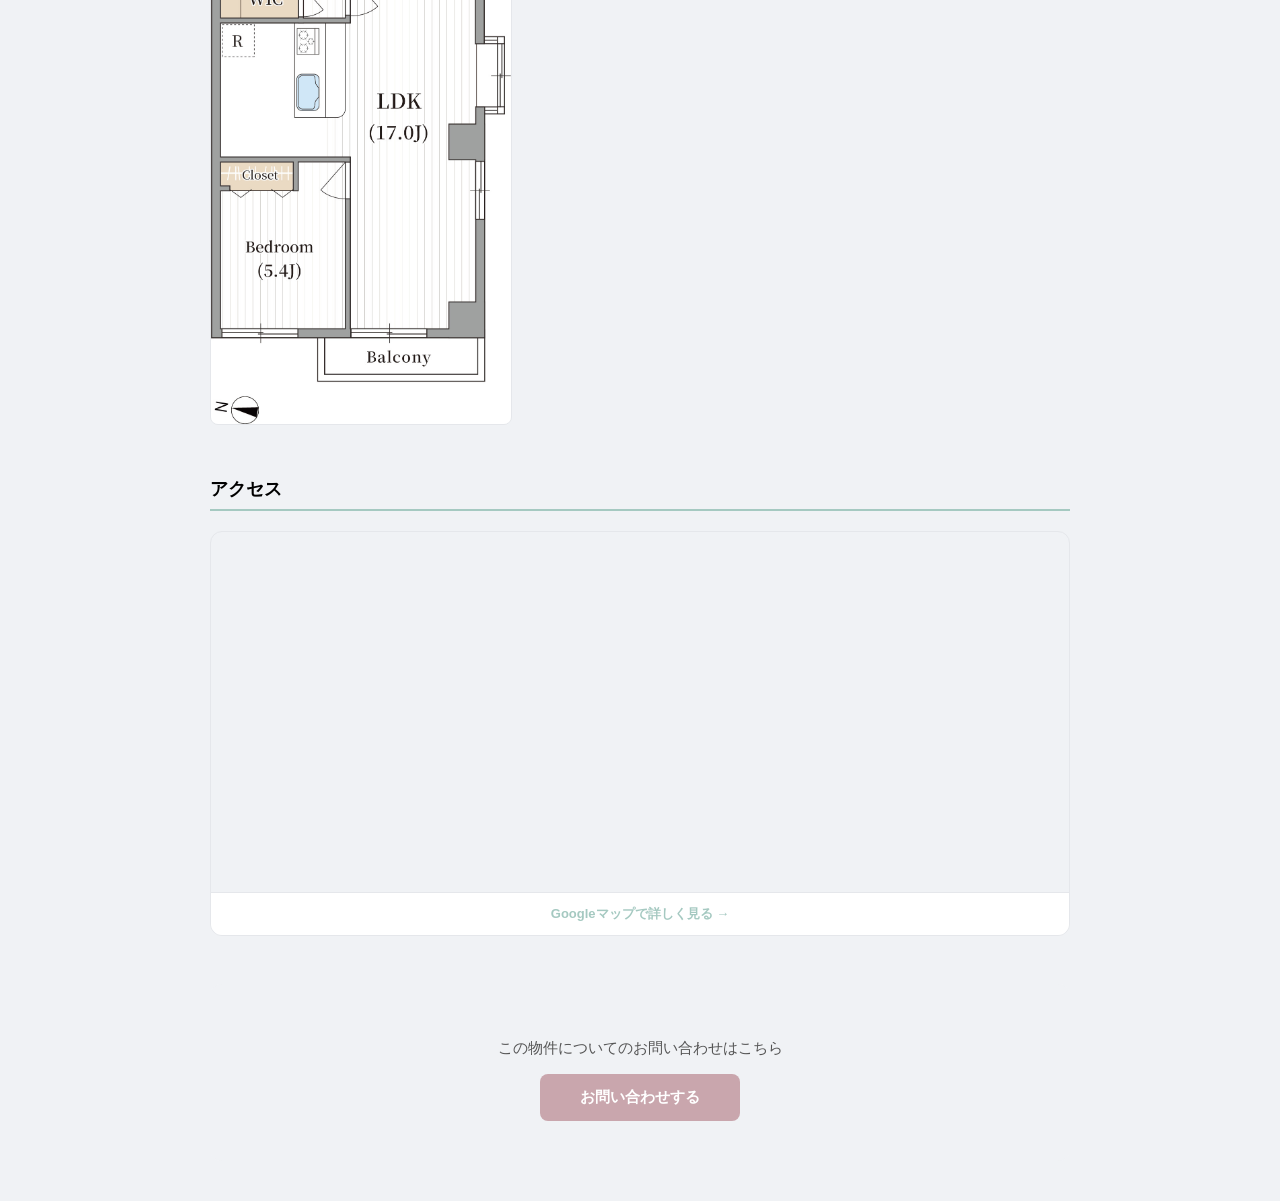
==== commit 3878dbfa: "Add files via upload" ====
--- a/case-detail.html
+++ b/case-detail.html
@@ -13,7 +13,7 @@
       <a href="index.html">トップ</a>
       <a href="#">サービス</a>
       <a href="case.html">実績</a>
-      <a href="#">お問い合わせ</a>
+      <a href="contact.html">お問い合わせ</a>
     </nav>
   </header>
 
@@ -87,7 +87,7 @@
 
     <div class="detail-cta">
       <p>この物件についてのお問い合わせはこちら</p>
-      <a href="#" class="hero-btn">お問い合わせする</a>
+      <a href="contact.html" class="hero-btn">お問い合わせする</a>
     </div>
 
   </div>
--- a/style.css
+++ b/style.css
@@ -231,13 +231,16 @@
 
 .hero-btn {
   display: inline-block;
-  background: #5A9689;
+  background: #C9A6AD;
   color: white;
   padding: 14px 40px;
   border-radius: 8px;
   text-decoration: none;
   font-size: 15px;
   font-weight: bold;
+}
+.hero-btn:hover {
+  background: #C9A6AD;
 }
 
 /* ページヘッダー */
@@ -523,4 +526,154 @@
 .photos-grid img:hover {
   opacity: 0.85;
   cursor: pointer;
+}
+/* お問い合わせページ */
+.contact-hero {
+  background: #A5C9C1;
+  height: 200px;
+  display: flex;
+  align-items: center;
+  justify-content: center;
+  text-align: center;
+}
+
+.contact-hero-overlay {
+  padding: 40px;
+}
+
+.contact-hero-title {
+  font-size: 28px;
+  font-weight: bold;
+  color: white;
+  margin-bottom: 8px;
+}
+
+.contact-hero-sub {
+  font-size: 14px;
+  color: rgba(255, 255, 255, 0.85);
+}
+
+.contact-wrap {
+  max-width: 960px;
+  margin: 0 auto;
+  padding: 48px 20px;
+}
+
+.contact-grid {
+  display: flex;
+  gap: 40px;
+  align-items: flex-start;
+}
+
+.contact-info {
+  width: 300px;
+  flex-shrink: 0;
+}
+
+.contact-info-title {
+  font-size: 18px;
+  font-weight: bold;
+  margin-bottom: 20px;
+  padding-bottom: 8px;
+  border-bottom: 2px solid #A5C9C1;
+}
+
+.contact-info-item {
+  margin-bottom: 16px;
+  font-size: 13px;
+  line-height: 1.7;
+}
+
+.contact-info-label {
+  font-size: 11px;
+  color: #888;
+  margin-bottom: 2px;
+}
+
+.contact-info-value {
+  color: #333;
+}
+
+.contact-tel {
+  font-size: 20px;
+  font-weight: bold;
+  color: #A5C9C1;
+  text-decoration: none;
+}
+
+.contact-map {
+  margin-top: 20px;
+}
+
+.contact-form-wrap {
+  flex: 1;
+}
+
+.contact-form-note {
+  font-size: 12px;
+  color: #888;
+  margin-bottom: 20px;
+}
+
+.contact-form {
+  display: flex;
+  flex-direction: column;
+  gap: 16px;
+}
+
+.form-group {
+  display: flex;
+  flex-direction: column;
+  gap: 6px;
+}
+
+.form-label {
+  font-size: 13px;
+  font-weight: bold;
+  color: #333;
+  display: flex;
+  align-items: center;
+  gap: 6px;
+}
+
+.required {
+  font-size: 10px;
+  background: #e74c3c;
+  color: white;
+  padding: 1px 6px;
+  border-radius: 4px;
+}
+
+.form-input {
+  height: 40px;
+  padding: 0 12px;
+  border: 0.5px solid #d1d5db;
+  border-radius: 8px;
+  font-size: 14px;
+  background: white;
+}
+
+.form-textarea {
+  height: 140px;
+  padding: 12px;
+  border: 0.5px solid #d1d5db;
+  border-radius: 8px;
+  font-size: 14px;
+  resize: vertical;
+  font-family: sans-serif;
+}
+
+.form-submit {
+  height: 48px;
+  background: #A5C9C1;
+  color: white;
+  border: none;
+  border-radius: 8px;
+  font-size: 15px;
+  font-weight: bold;
+  cursor: pointer;
+}
+
+.form-submit:hover {
+  background: #869C8D;
 }
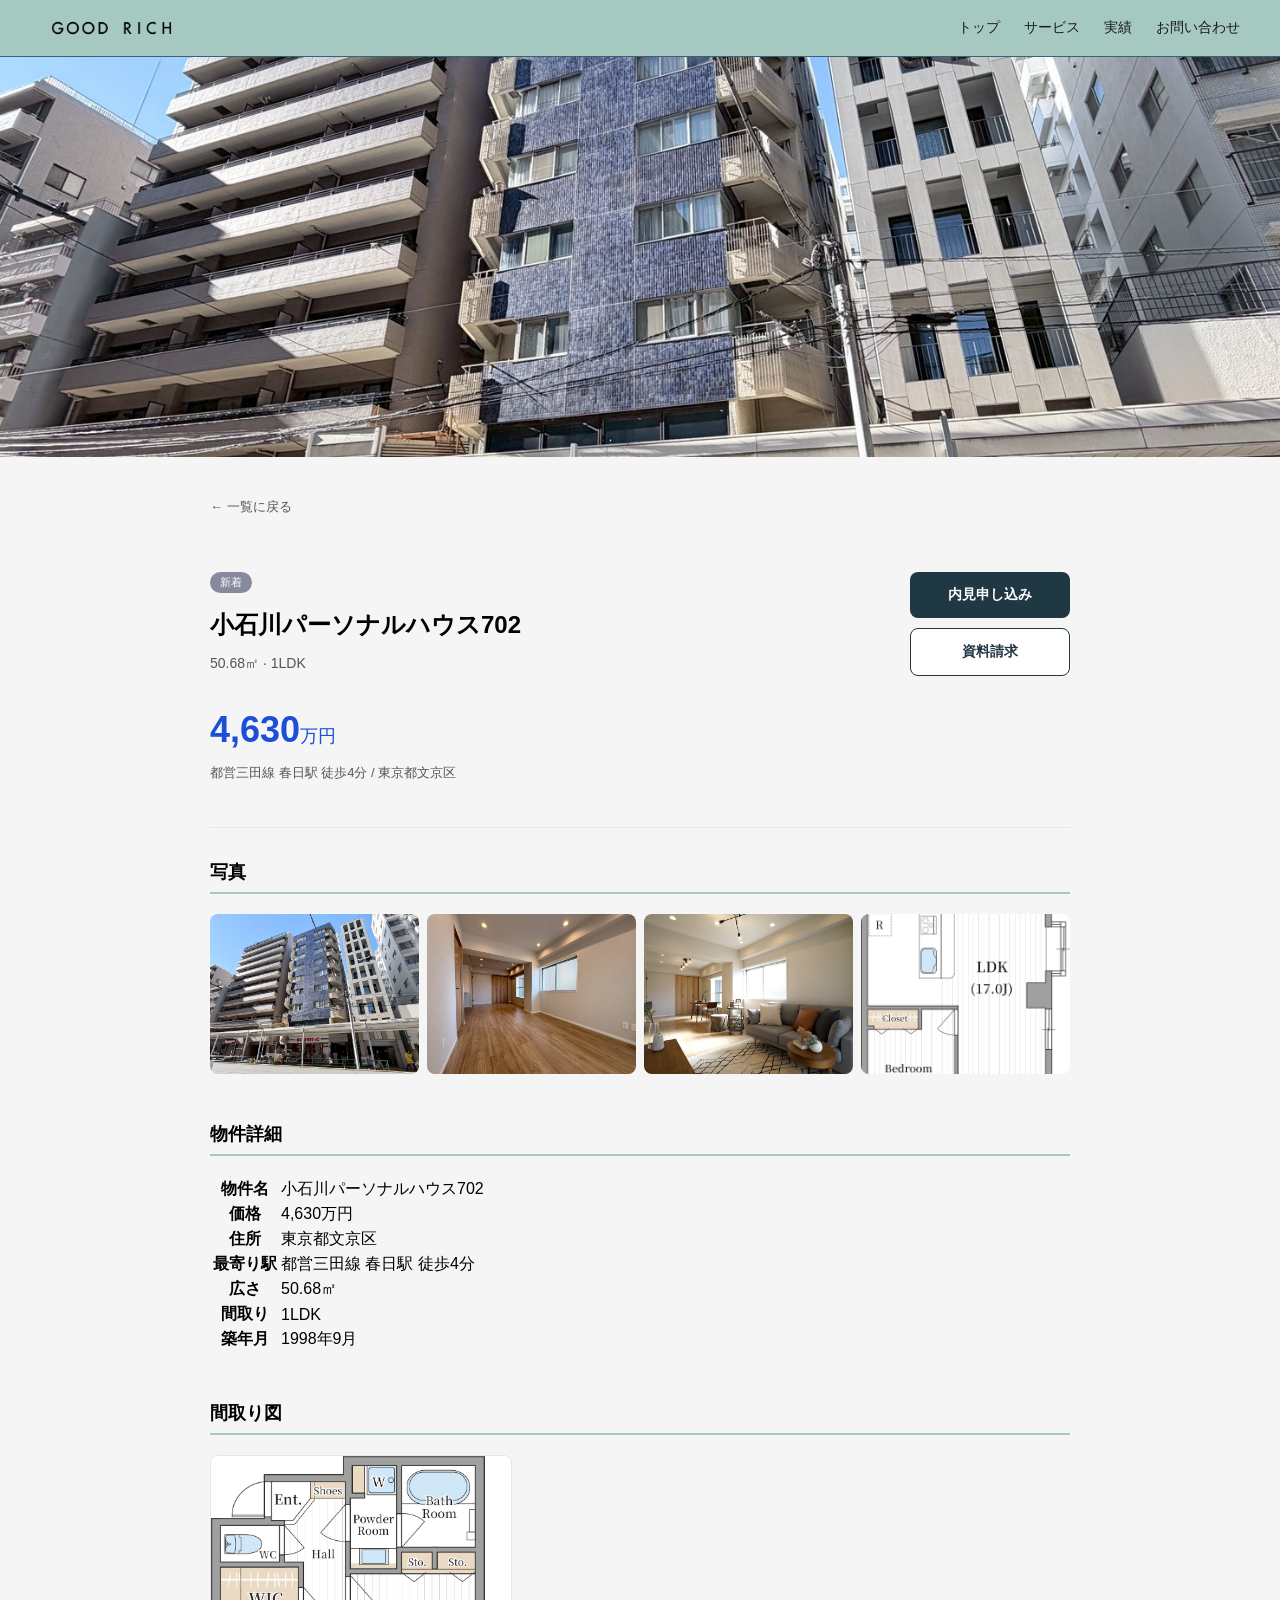
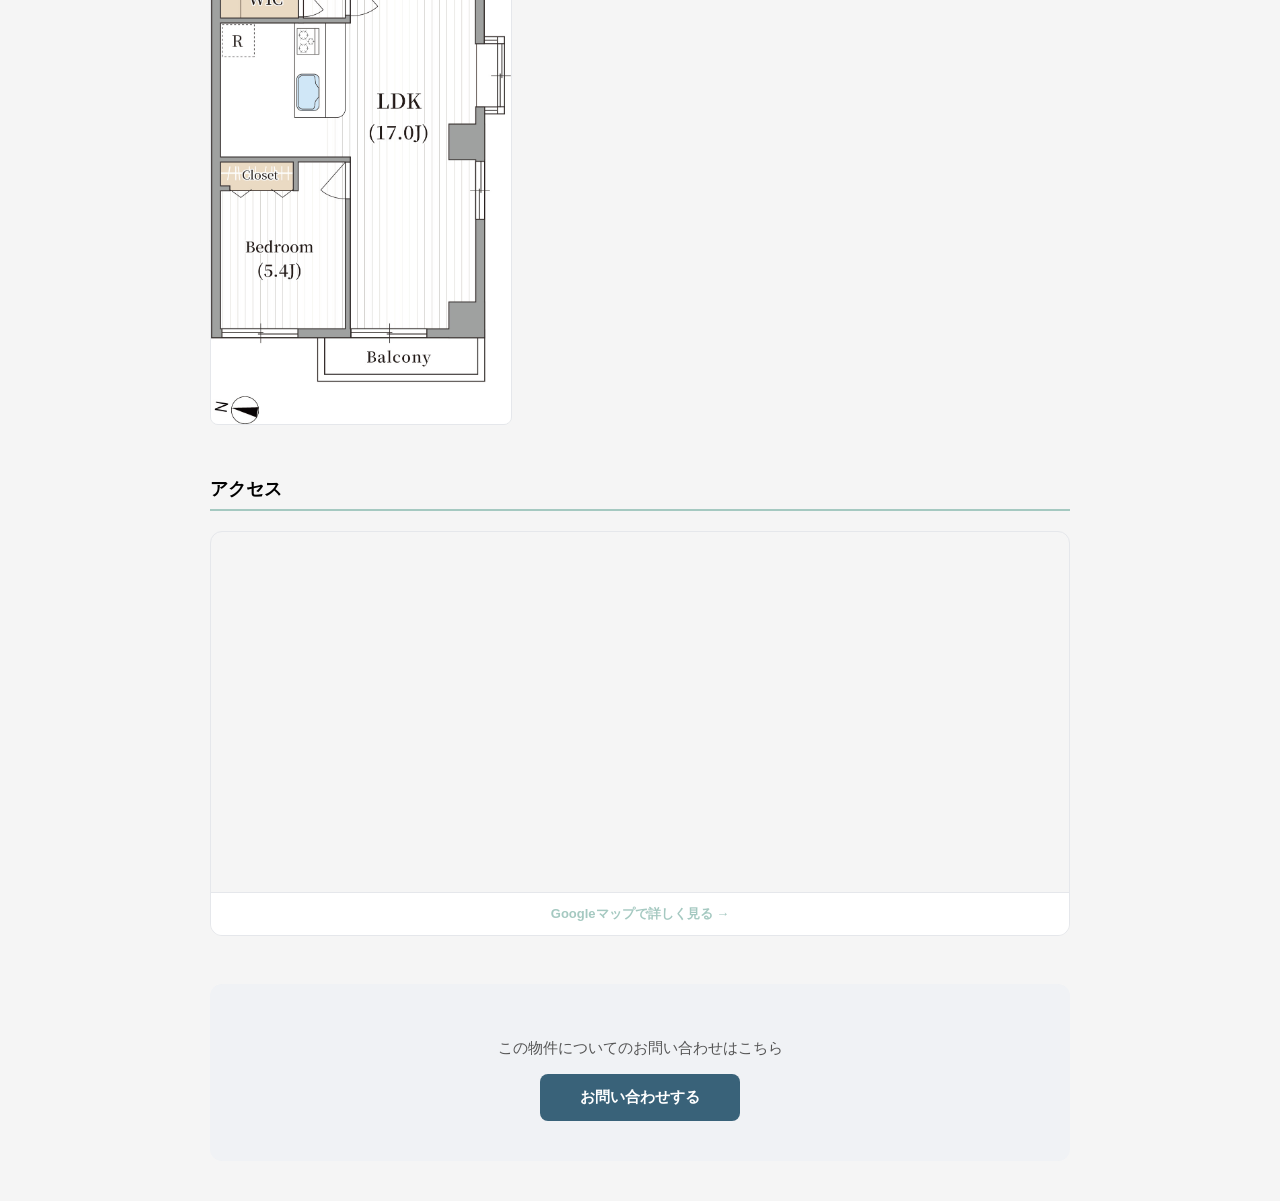
==== commit ef92439b: "Add files via upload" ====
--- a/case-detail.html
+++ b/case-detail.html
@@ -8,7 +8,9 @@
 <body>
 
   <header class="header">
-    <a href="index.html" class="header-logo">株式会社GOODRICH</a>
+    <a href="index.html" class="header-logo">
+  <img src="logo_goodrich.png" alt="株式会社GOODRICH" class="logo-img">
+</a>
     <nav class="header-nav">
       <a href="index.html">トップ</a>
       <a href="#">サービス</a>
@@ -100,10 +102,10 @@
 
   <script>
     const photos = [
-      'koishikawa1.jpg',
-      'koishikawa2.jpg',
-      'koishikawa3.png',
-      'koishikawa4.jpg'
+      'images/koishikawa1.jpg',
+      'images/koishikawa2.jpg',
+      'images/koishikawa3.png',
+      'images/koishikawa4.jpg'
     ];
     let currentIndex = 0;
 
--- a/style.css
+++ b/style.css
@@ -1,6 +1,6 @@
 body {
   font-family: sans-serif;
-  background: #f0f2f5;
+  background: whitesmoke;
   margin: 0;
   padding: 0;
 }
@@ -13,14 +13,18 @@
   display: flex;
   align-items: center;
   justify-content: space-between;
-  border-bottom: 1px solid #dab710;
+  border-bottom: 1px solid #396279;
 }
 
 .header-logo {
   font-size: 20px;
-  color: white;
-  font-weight: bold;
-  text-decoration: none;
+  color: #1a1a1a;
+  font-weight: bold;
+  text-decoration: none;.logo-img {
+  height: 32px;
+  width: auto;
+  display: block;
+}
 }
 
 .header-nav {
@@ -30,30 +34,41 @@
 
 .header-nav a {
   font-size: 14px;
-  color: white;
-  text-decoration: none;
-}
-
-/* ヒーロー（写真背景） */
+  color: #1a1a1a;
+  text-decoration: none;
+}
+
 .hero-photo {
-  background-image: url('images/topimage.JPG');
-  background-size: cover;
-  background-position: center;
+  position: relative;
   height: 680px;
-  position: relative;
+  overflow: hidden;
+}
+
+.hero-video {
+  position: absolute;
+  top: 50%;
+  left: 50%;
+  transform: translate(-50%, -50%);
+  min-width: 100%;
+  min-height: 100%;
+  width: auto;
+  height: auto;
+  object-fit: cover;
+  z-index: 0;
 }
 
 .hero-overlay {
   position: absolute;
   top: 0; left: 0;
   width: 100%; height: 100%;
-  background: rgba(104, 103, 103, 0.525);
+  background: rgba(0, 0, 0, 0.119);
   display: flex;
   flex-direction: column;
   align-items: center;
   justify-content: center;
   text-align: center;
-  padding: 0px;
+  padding: 40px;
+  z-index: 1;
 }
 
 .hero-photo-title {
@@ -76,7 +91,7 @@
 
 .hero-photo-btn {
   display: inline-block;
-  background: #C2A6C9;
+  background: #396279;
   color: white;
   padding: 24px 40px;
   border-radius: 8px;
@@ -89,8 +104,8 @@
 /* 強みセクション */
 .strengths {
   padding: 64px 40px;
-  background: #E6F0ED;
-  border-bottom: 1px solid #dab710;
+  background: white;
+  border-bottom: 1px solid #396279;
   text-align: center;
 }
 
@@ -99,7 +114,7 @@
   font-weight: bold;
   text-align: center;
   margin-bottom: 40px;
-}
+  }
 
 .strengths-grid {
   display: flex;
@@ -113,7 +128,7 @@
   text-align: center;
   padding: 24px;
   border-radius: 12px;
-  background: #f0f2f5;
+  background: white;
 }
 
 .strength-icon {
@@ -137,20 +152,22 @@
 
 /* 施工事例（トップ） */
 .top-cases {
-  padding: 64px 40px;
-  background: #E6F0ED;
+  padding: 40px 40px;
+  background: white;
 }
 
 .top-cases-grid {
   max-width: 860px;
   margin: 0 auto 24px;
+  display: flex;
+  gap: 20px;
 }
 
 .top-case-card {
   display: block;
   text-decoration: none;
   color: inherit;
-  background: white;
+  background: rgba(215, 211, 211, 0.137);
   border-radius: 12px;
   overflow: hidden;
   max-width: 320px;
@@ -158,7 +175,7 @@
 
 .top-case-card img {
   width: 100%;
-  height: 200px;
+  height: 150px;
   object-fit: cover;
   display: block;
 }
@@ -170,11 +187,13 @@
 .top-case-title {
   font-size: 15px;
   font-weight: bold;
-  margin-top: 8px;
+  margin-top: 0px;
 }
 
 .top-cases-btn-wrap {
   text-align: center;
+  background: white;
+  padding: 14px 16px;
 }
 
 .cases-more-btn {
@@ -183,14 +202,14 @@
   font-weight: bold;
   color: #869C8D;
   text-decoration: none;
-  border: 1px solid #dab710;
+  border: 1px solid #396279;
   padding: 10px 28px;
   border-radius: 8px;
 }
 
 /* CTAセクション（トップ） */
 .top-cta {
-  padding: 80px 40px;
+  padding: 20px 20px;
   text-align: center;
   background: #A5C9C1;
 }
@@ -224,14 +243,14 @@
 
 .hero p {
   font-size: 16px;
-  color: #86959C;
+  color: #396279;
   line-height: 1.8;
   margin-bottom: 32px;
 }
 
 .hero-btn {
   display: inline-block;
-  background: #C9A6AD;
+  background: #396279;
   color: white;
   padding: 14px 40px;
   border-radius: 8px;
@@ -240,7 +259,7 @@
   font-weight: bold;
 }
 .hero-btn:hover {
-  background: #C9A6AD;
+  background: #396279;
 }
 
 /* ページヘッダー */
@@ -436,7 +455,7 @@
 .detail-btn-primary {
   display: block;
   text-align: center;
-  background: #e74c3c;
+  background: #203744;
   color: white;
   padding: 14px 20px;
   border-radius: 8px;
@@ -449,13 +468,13 @@
   display: block;
   text-align: center;
   background: white;
-  color: #e74c3c;
+  color: #203744;
   padding: 14px 20px;
   border-radius: 8px;
   text-decoration: none;
   font-size: 14px;
   font-weight: bold;
-  border: 1.5px solid #e74c3c;
+  border: 1.5px solid #203744;
 }
 
 .detail-section {
@@ -676,4 +695,175 @@
 
 .form-submit:hover {
   background: #869C8D;
+}
+/* スマホ対応 */
+@media (max-width: 768px) {
+
+  /* ヘッダー */
+  .header {
+    padding: 0 16px;
+  }
+
+  .header-nav {
+    display: none;
+  }
+
+  /* ヒーロー */
+  .hero-photo {
+    height: 400px;
+  }
+
+  .hero-photo-title {
+    font-size: 32px;
+  }
+
+  .hero-photo-sub {
+    font-size: 14px;
+  }
+
+  /* 強みセクション */
+  .strengths {
+    padding: 40px 16px;
+  }
+
+  .strengths-grid {
+    flex-direction: column;
+    gap: 16px;
+  }
+
+  /* 施工事例 */
+  .top-cases {
+    padding: 40px 16px;
+  }
+
+  /* CTA */
+  .top-cta {
+    padding: 48px 16px;
+  }
+
+  /* カード一覧 */
+  .cards-wrap {
+    flex-direction: column;
+    padding: 20px 16px;
+    gap: 16px;
+  }
+
+  .case-card {
+    width: 100%;
+  }
+
+  /* フィルター */
+  .filter-row {
+    padding: 0 16px;
+    flex-wrap: wrap;
+  }
+
+  /* 物件詳細 */
+  .detail-top {
+    flex-direction: column;
+  }
+
+  .detail-top-right {
+    width: 100%;
+  }
+
+  .detail-price {
+    font-size: 28px;
+  }
+
+  .photos-grid {
+    grid-template-columns: repeat(2, minmax(0, 1fr));
+  }
+
+  /* お問い合わせ */
+  .contact-grid {
+    flex-direction: column;
+  }
+
+  .contact-info {
+    width: 100%;
+  }
+
+  /* ページヘッダー */
+  .page-header {
+    padding: 32px 16px 20px;
+  }
+
+}
+/* 検索セクション */
+.search-section {
+  background: #f8f8f6;
+  padding: 64px 40px;
+  border-bottom: 1px solid #e5e7eb;
+}
+
+.search-wrap {
+  max-width: 860px;
+  margin: 0 auto;
+}
+
+.search-heading {
+  margin-bottom: 32px;
+}
+
+.search-en {
+  font-size: 32px;
+  font-weight: bold;
+  color: #1a1a1a;
+  letter-spacing: 0.1em;
+  margin-bottom: 4px;
+  font-family: 'Noto Serif JP', serif;
+}
+
+.search-ja {
+  font-size: 13px;
+  color: #888;
+  letter-spacing: 0.05em;
+}
+
+.search-grid {
+  display: flex;
+  gap: 24px;
+}
+
+.search-box {
+  flex: 1;
+  border: 1px solid #1a1a1a;
+  padding: 24px;
+}
+
+.search-box-en {
+  font-size: 16px;
+  font-weight: bold;
+  color: #1a1a1a;
+  letter-spacing: 0.08em;
+  margin-bottom: 4px;
+}
+
+.search-box-ja {
+  font-size: 12px;
+  color: #888;
+  margin-bottom: 20px;
+}
+
+.search-btn-list {
+  display: flex;
+  flex-direction: column;
+  gap: 10px;
+}
+
+.search-btn {
+  display: block;
+  background: #1a1a1a;
+  color: white;
+  padding: 14px 20px;
+  text-decoration: none;
+  font-size: 14px;
+  font-weight: bold;
+  letter-spacing: 0.05em;
+  transition: background 0.15s;
+}
+
+.search-btn:hover {
+  background: #444;
 }
